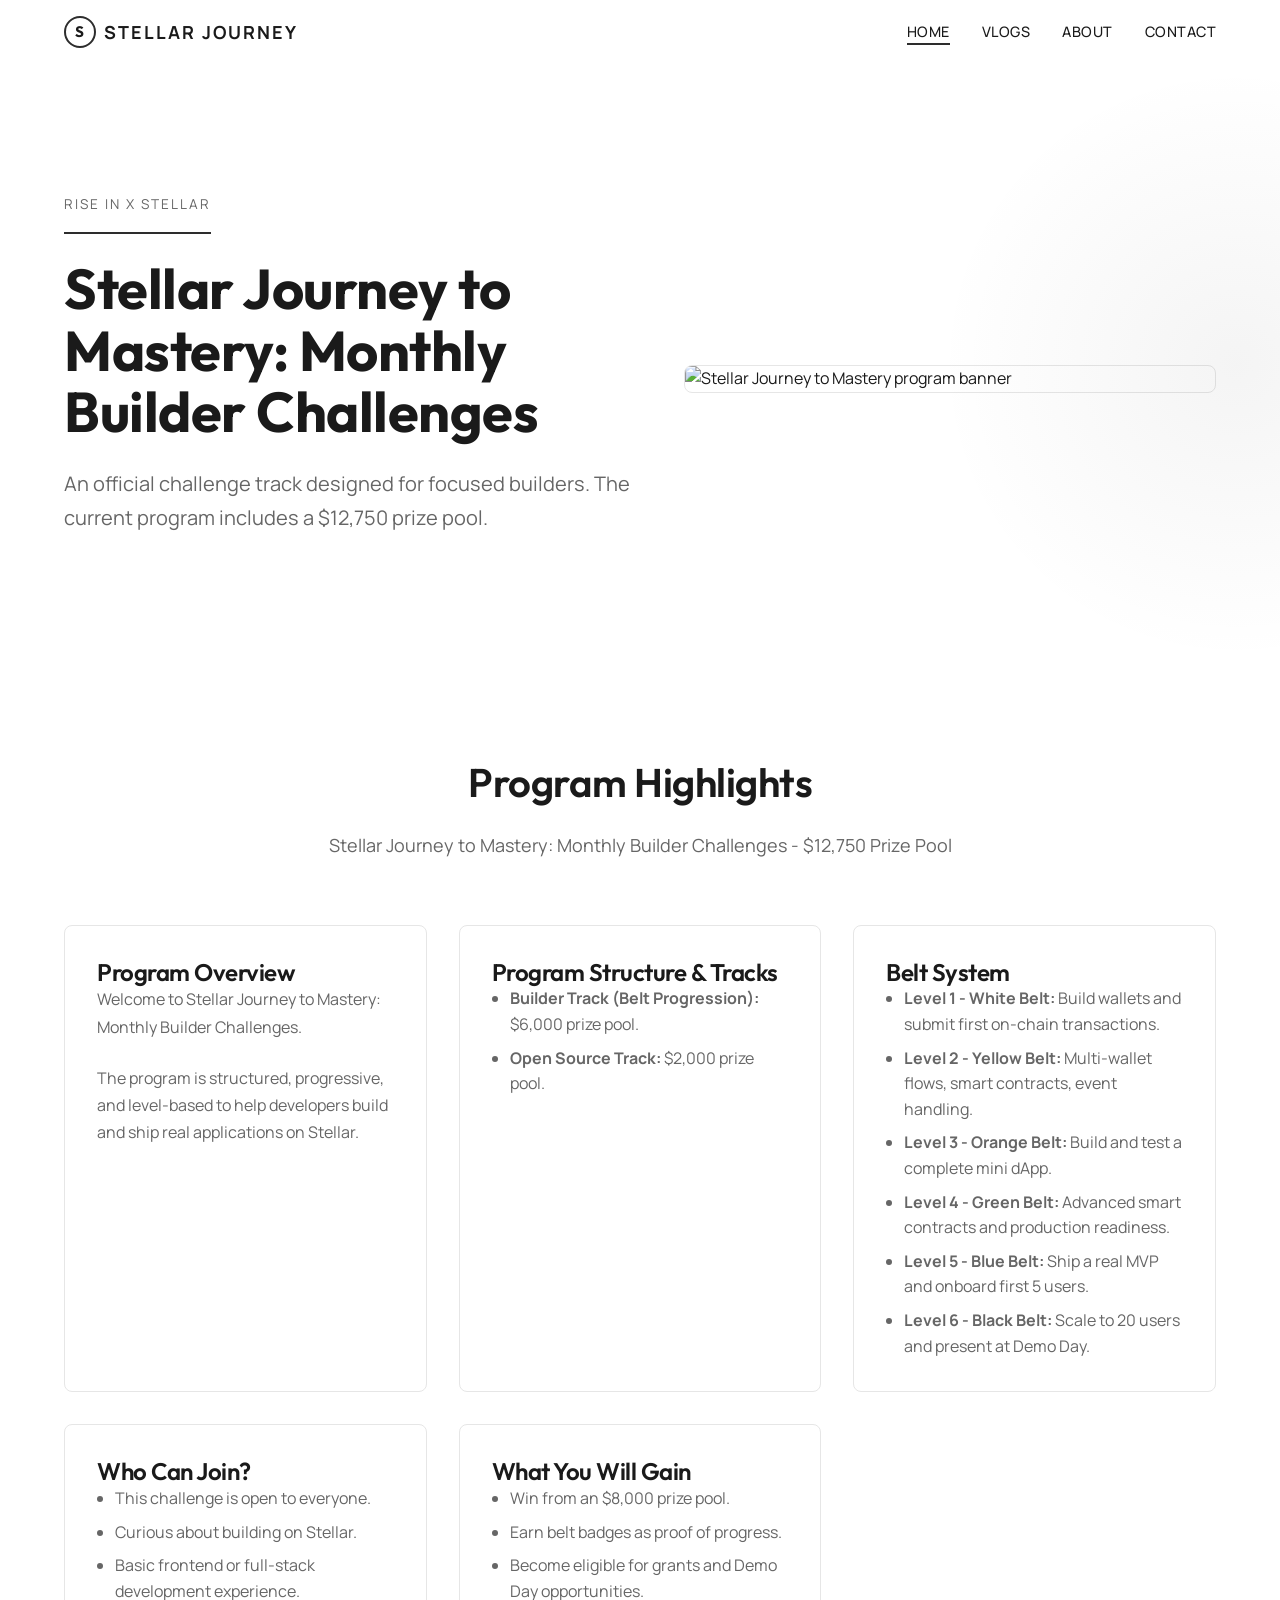
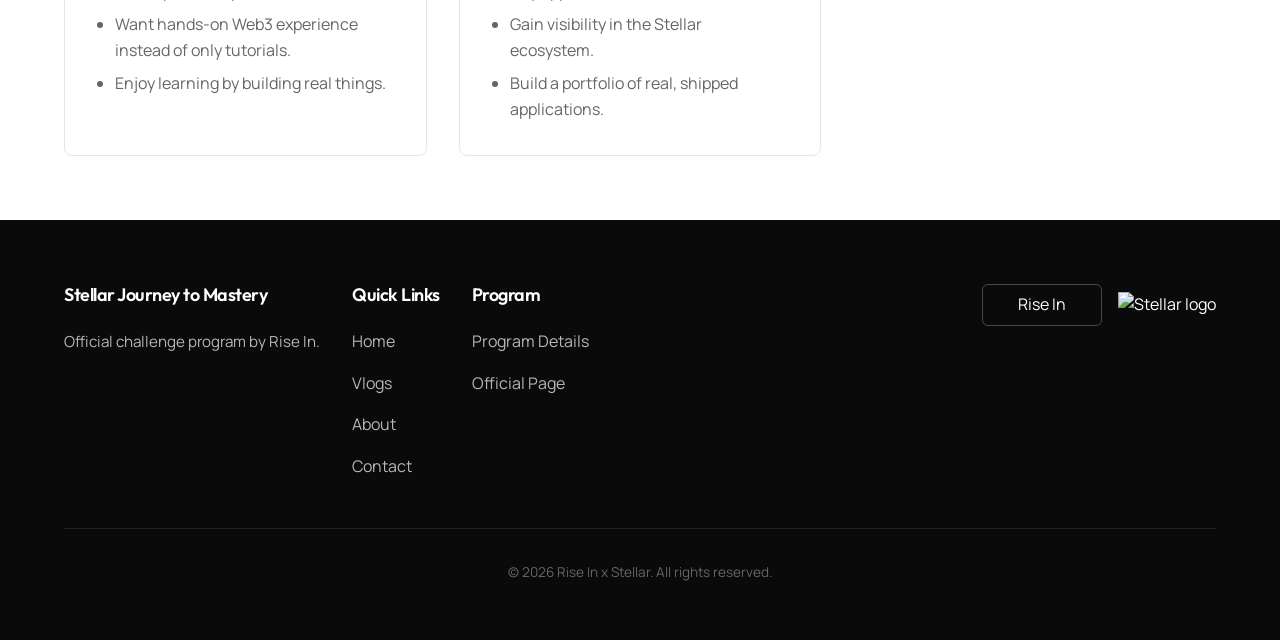
==== index.html @ b3fd6ab5 "behave like" ====
<!DOCTYPE html>
<html lang="en">
<head>
    <meta charset="UTF-8">
    <meta name="viewport" content="width=device-width, initial-scale=1.0">
    <title>Stellar Journey to Mastery | Rise In</title>
    <link rel="stylesheet" href="styles/main.css">
</head>
<body>
    <nav class="navbar">
        <div class="navbar-container">
            <a class="logo" href="index.html">
                <span class="logo-mark">S</span>
                <span class="logo-text">Stellar Journey</span>
            </a>
            <ul class="nav-links">
                <li><a href="index.html" class="active">Home</a></li>
                <li><a href="vlogs.html">Vlogs</a></li>
                <li><a href="about.html">About</a></li>
                <li><a href="contact.html">Contact</a></li>
            </ul>
        </div>
    </nav>

    <header class="hero">
        <div class="section-container hero-layout">
            <div class="hero-content">
                <span class="hero-tag">Rise In x Stellar</span>
                <h1 class="hero-title">Stellar Journey to Mastery: Monthly Builder Challenges</h1>
                <p class="hero-subtitle">An official challenge track designed for focused builders. The current program includes a $12,750 prize pool.</p>
            </div>
            <div class="hero-media">
                <img src="https://files.risein.com/programs/z8uqp-cohort-1773232000742png" alt="Stellar Journey to Mastery program banner">
            </div>
        </div>
    </header>

    <section class="featured">
        <div class="section-container">
            <div class="section-header">
                <h2>Program Highlights</h2>
                <p>Stellar Journey to Mastery: Monthly Builder Challenges - $12,750 Prize Pool</p>
            </div>
            <div class="feature-grid">
                <article class="feature-card">
                    <h3>Program Overview</h3>
                    <p>Welcome to Stellar Journey to Mastery: Monthly Builder Challenges.</p>
                    <p>The program is structured, progressive, and level-based to help developers build and ship real applications on Stellar.</p>
                </article>
                <article class="feature-card">
                    <h3>Program Structure & Tracks</h3>
                    <ul class="feature-list">
                        <li><strong>Builder Track (Belt Progression):</strong> $6,000 prize pool.</li>
                        <li><strong>Open Source Track:</strong> $2,000 prize pool.</li>
                    </ul>
                </article>
                <article class="feature-card">
                    <h3>Belt System</h3>
                    <ul class="feature-list">
                        <li><strong>Level 1 - White Belt:</strong> Build wallets and submit first on-chain transactions.</li>
                        <li><strong>Level 2 - Yellow Belt:</strong> Multi-wallet flows, smart contracts, event handling.</li>
                        <li><strong>Level 3 - Orange Belt:</strong> Build and test a complete mini dApp.</li>
                        <li><strong>Level 4 - Green Belt:</strong> Advanced smart contracts and production readiness.</li>
                        <li><strong>Level 5 - Blue Belt:</strong> Ship a real MVP and onboard first 5 users.</li>
                        <li><strong>Level 6 - Black Belt:</strong> Scale to 20 users and present at Demo Day.</li>
                    </ul>
                </article>
                <article class="feature-card">
                    <h3>Who Can Join?</h3>
                    <ul class="feature-list">
                        <li>This challenge is open to everyone.</li>
                        <li>Curious about building on Stellar.</li>
                        <li>Basic frontend or full-stack development experience.</li>
                        <li>Want hands-on Web3 experience instead of only tutorials.</li>
                        <li>Enjoy learning by building real things.</li>
                    </ul>
                </article>
                <article class="feature-card">
                    <h3>What You Will Gain</h3>
                    <ul class="feature-list">
                        <li>Win from an $8,000 prize pool.</li>
                        <li>Earn belt badges as proof of progress.</li>
                        <li>Become eligible for grants and Demo Day opportunities.</li>
                        <li>Gain visibility in the Stellar ecosystem.</li>
                        <li>Build a portfolio of real, shipped applications.</li>
                    </ul>
                </article>
            </div>
        </div>
    </section>

    <footer class="footer">
        <div class="section-container">
            <div class="footer-content">
                <div class="footer-section">
                    <h4>Stellar Journey to Mastery</h4>
                    <p>Official challenge program by Rise In.</p>
                </div>
                <div class="footer-section">
                    <h4>Quick Links</h4>
                    <ul>
                        <li><a href="index.html">Home</a></li>
                        <li><a href="vlogs.html">Vlogs</a></li>
                        <li><a href="about.html">About</a></li>
                        <li><a href="contact.html">Contact</a></li>
                    </ul>
                </div>
                <div class="footer-section">
                    <h4>Program</h4>
                    <ul>
                        <li><a href="program-details.html">Program Details</a></li>
                        <li><a href="https://www.risein.com/programs/stellar-journey-to-mastery-monthly-builder-challenges" target="_blank" rel="noopener noreferrer">Official Page</a></li>
                    </ul>
                </div>
                <div class="footer-section footer-brand">
                    <div class="brand-logo">
                        <span>Rise In</span>
                    </div>
                    <div class="brand-logo brand-logo-image">
                        <img src="https://files.risein.com/programs/z8uqp-cohort-1773232000742png" alt="Stellar logo">
                    </div>
                </div>
            </div>
            <div class="footer-bottom">
                <p>&copy; 2026 Rise In x Stellar. All rights reserved.</p>
            </div>
        </div>
    </footer>
</body>
</html>
---- styles/main.css ----
@import url('./base.css');
@import url('./navigation.css');
@import url('./sections.css');
@import url('./forms.css');
@import url('./footer.css');
@import url('./layout.css');
@import url('./program.css');
@import url('./responsive.css');
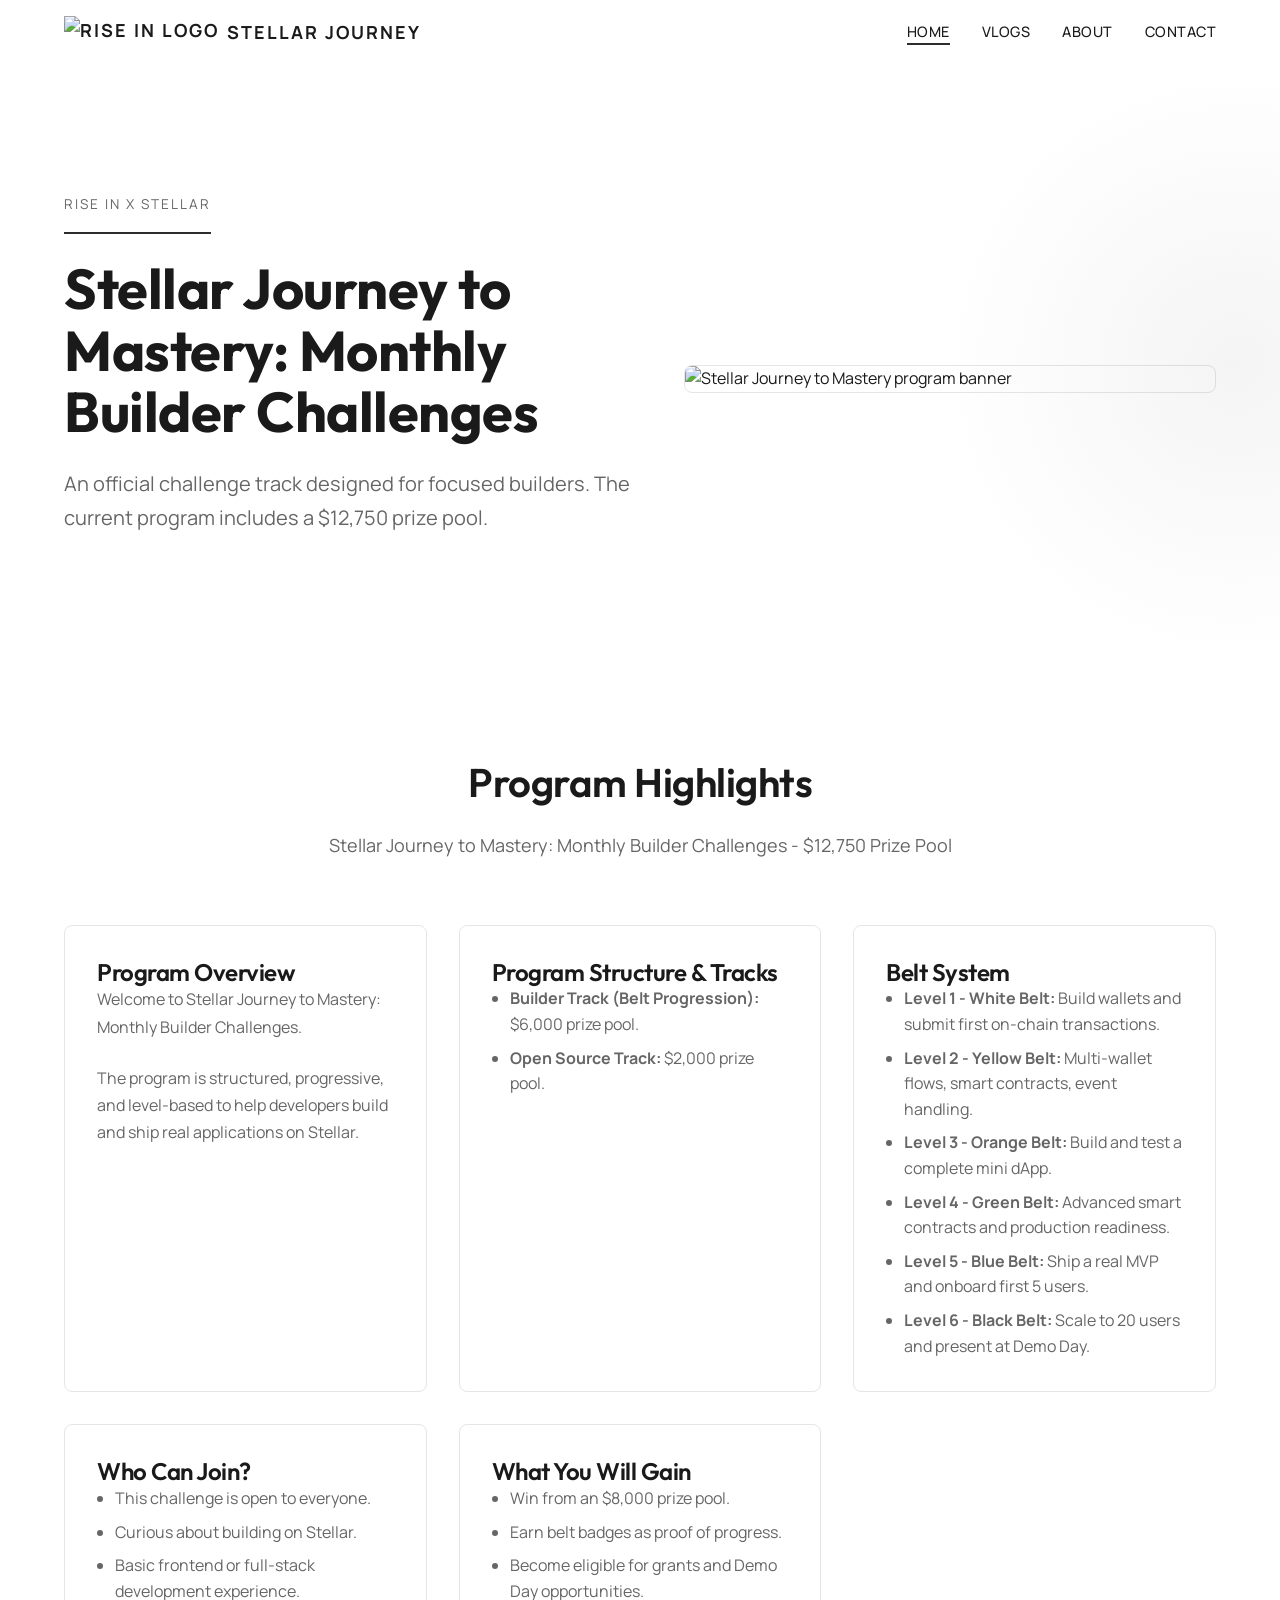
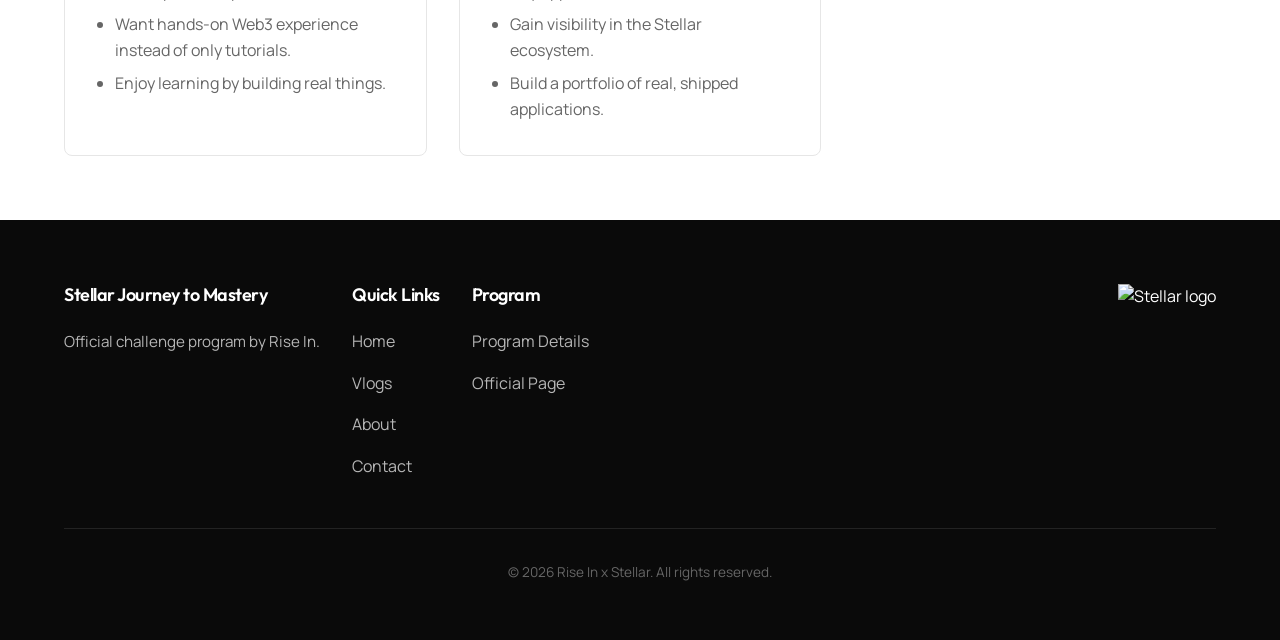
==== commit b11ff758: "Refactor blog system with JSON-driven rendering and cleaner UI. Move vlog list and post content to r" ====
--- a/index.html
+++ b/index.html
@@ -10,7 +10,7 @@
     <nav class="navbar">
         <div class="navbar-container">
             <a class="logo" href="index.html">
-                <span class="logo-mark">S</span>
+                <img class="logo-image" src="https://encrypted-tbn0.gstatic.com/images?q=tbn:ANd9GcTP0dw4Jy6Qi5VpUezdghMPkC8wgspbf4OLD30z-v4HmQ&s" alt="Rise In logo">
                 <span class="logo-text">Stellar Journey</span>
             </a>
             <ul class="nav-links">
@@ -113,9 +113,6 @@
                     </ul>
                 </div>
                 <div class="footer-section footer-brand">
-                    <div class="brand-logo">
-                        <span>Rise In</span>
-                    </div>
                     <div class="brand-logo brand-logo-image">
                         <img src="https://files.risein.com/programs/z8uqp-cohort-1773232000742png" alt="Stellar logo">
                     </div>
--- a/styles/main.css
+++ b/styles/main.css
@@ -5,4 +5,5 @@
 @import url('./footer.css');
 @import url('./layout.css');
 @import url('./program.css');
+@import url('./blogs.css');
 @import url('./responsive.css');
